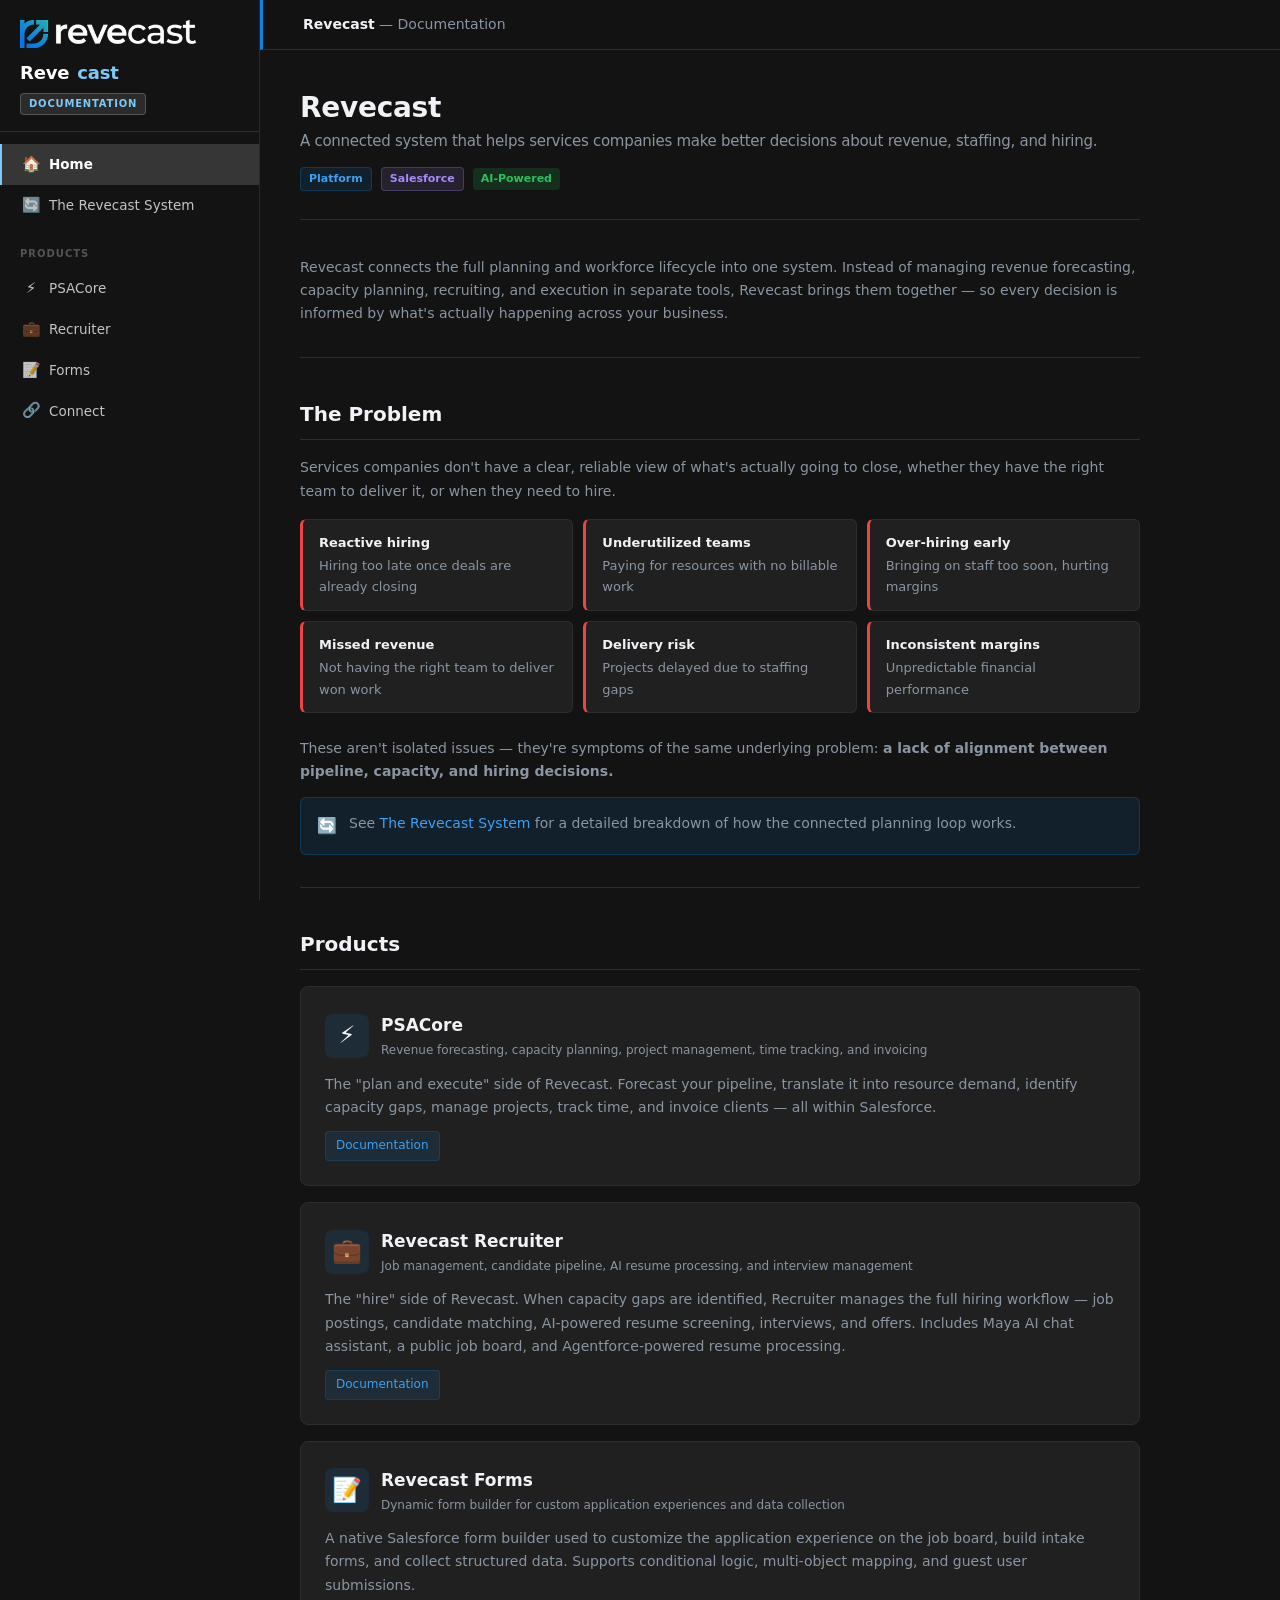
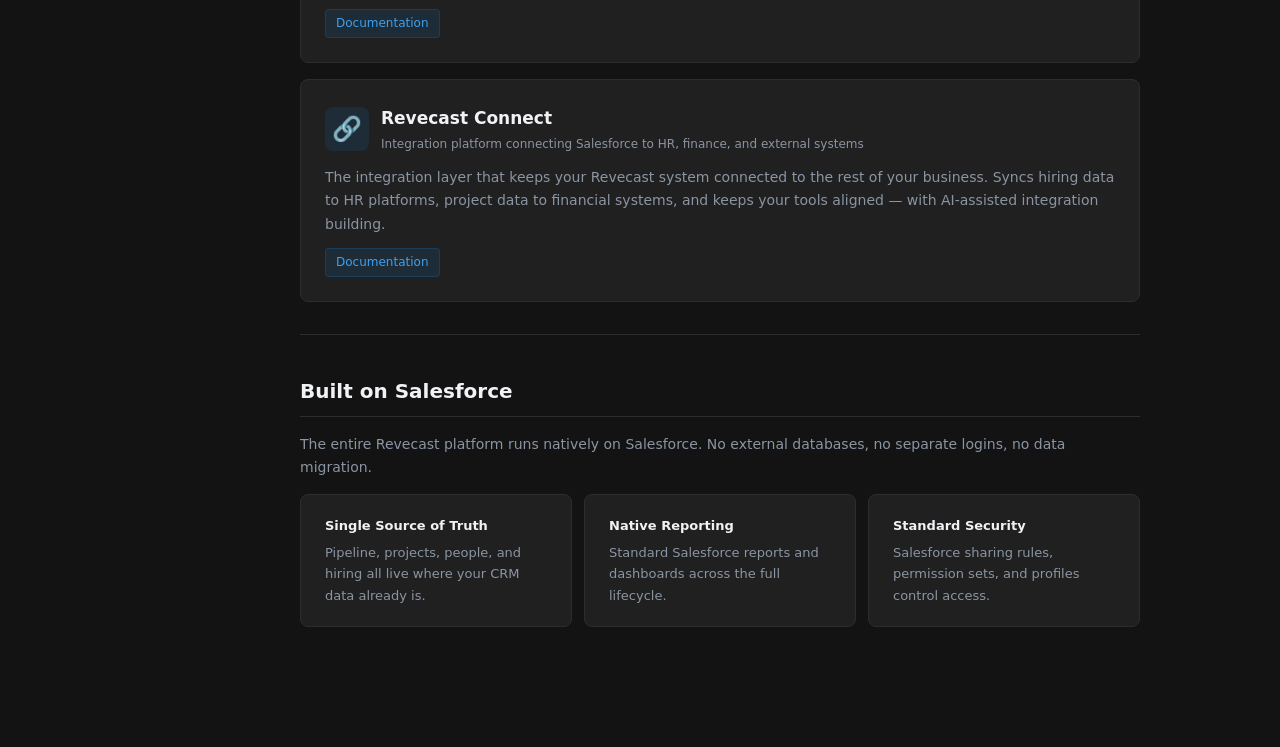
==== index.html @ 3311eedd "Initial Revecast documentation hub site Top-level documentation site at revecast.github.io that link" ====
<!DOCTYPE html>
<html lang="en">
<head>
  <meta charset="UTF-8">
  <meta name="viewport" content="width=device-width, initial-scale=1.0">
  <title>Revecast Documentation</title>
  <link rel="stylesheet" href="shared/style.css">
  <style>
    .system-loop {
      background: var(--bg-card);
      border: 1px solid var(--border);
      border-radius: 12px;
      padding: 32px;
      margin: 24px 0 32px;
    }
    .loop-step {
      display: flex;
      gap: 16px;
      margin-bottom: 20px;
      align-items: flex-start;
    }
    .loop-step:last-child { margin-bottom: 0; }
    .loop-num {
      flex-shrink: 0;
      width: 32px; height: 32px;
      border-radius: 50%;
      background: var(--rc-blue-soft);
      border: 1px solid var(--rc-blue);
      color: var(--rc-blue-hover);
      font-size: 13px;
      font-weight: 700;
      display: flex;
      align-items: center;
      justify-content: center;
    }
    .loop-body { flex: 1; }
    .loop-body strong { font-size: 14px; color: var(--text); display: block; margin-bottom: 4px; }
    .loop-body p { margin: 0; font-size: 13px; }
    .loop-body .loop-product {
      display: inline-block;
      font-size: 11px;
      font-weight: 600;
      padding: 2px 8px;
      border-radius: 4px;
      margin-top: 6px;
    }
    .loop-product-psa { background: rgba(34,197,94,.12); color: var(--green); }
    .loop-product-recruiter { background: var(--rc-blue-soft); color: var(--rc-blue-hover); border: 1px solid var(--rc-blue-border); }
    .loop-product-connect { background: rgba(167,139,250,.12); color: var(--purple); border: 1px solid rgba(167,139,250,.25); }
    .loop-return {
      text-align: center;
      color: var(--text-dim);
      font-size: 12px;
      margin-top: 16px;
      padding-top: 16px;
      border-top: 1px dashed var(--border);
    }
    .product-card {
      background: var(--bg-card);
      border: 1px solid var(--border);
      border-radius: 8px;
      padding: 24px;
      margin-bottom: 16px;
      display: flex;
      flex-direction: column;
      gap: 12px;
    }
    .product-card-header { display: flex; align-items: center; gap: 12px; }
    .product-icon {
      font-size: 24px;
      width: 44px; height: 44px;
      display: flex; align-items: center; justify-content: center;
      background: var(--accent-soft);
      border-radius: 8px;
      flex-shrink: 0;
    }
    .product-title { font-size: 17px; font-weight: 700; color: var(--text); }
    .product-title span { display: block; font-size: 12px; font-weight: 400; color: var(--text-muted); margin-top: 2px; }
    .product-desc { font-size: 14px; color: var(--text-muted); margin: 0; }
    .product-links { display: flex; flex-wrap: wrap; gap: 8px; }
    .product-links a {
      font-size: 12px;
      color: var(--accent-hover);
      background: var(--accent-soft);
      border: 1px solid rgba(12,131,223,0.2);
      padding: 4px 10px;
      border-radius: 4px;
      text-decoration: none;
    }
    .product-links a:hover { background: rgba(12,131,223,0.2); text-decoration: none; }
    .pain-grid {
      display: grid;
      grid-template-columns: repeat(auto-fill, minmax(240px, 1fr));
      gap: 10px;
      margin: 16px 0 24px;
    }
    .pain-card {
      background: var(--bg-card);
      border: 1px solid var(--border);
      border-left: 3px solid var(--red);
      border-radius: 6px;
      padding: 12px 16px;
      font-size: 13px;
      color: var(--text-muted);
    }
    .pain-card strong { color: var(--text); display: block; margin-bottom: 2px; }
  </style>
</head>
<body>

<nav class="sidebar">
  <div class="sidebar-brand">
    <a href="index.html"><img src="shared/logo.svg" alt="Revecast" class="sidebar-logo"></a>
    <a class="logo" href="index.html">Reve<span>cast</span></a>
    <div class="badge">Documentation</div>
  </div>
  <div class="sidebar-nav">
    <a href="index.html" class="active"><span class="icon">&#127968;</span> Home</a>
    <a href="system.html"><span class="icon">&#128260;</span> The Revecast System</a>

    <div class="nav-section">Products</div>
    <a href="https://revecast.github.io/PSACore/"><span class="icon">&#9889;</span> PSACore</a>
    <a href="https://revecast.github.io/revecast-recruiter/"><span class="icon">&#128188;</span> Recruiter</a>
    <a href="https://revecast.github.io/revecast-forms/"><span class="icon">&#128221;</span> Forms</a>
    <a href="connect.html"><span class="icon">&#128279;</span> Connect</a>
  </div>
</nav>

<div class="main">
  <div class="topbar">
    <button type="button" class="hamburger" aria-label="Menu"><span></span><span></span><span></span></button>
    <div class="topbar-title"><strong>Revecast</strong> &mdash; Documentation</div>
    <div class="topbar-meta"></div>
  </div>

  <div class="content">
    <div class="page-hero">
      <h1>Revecast
        <span class="subtitle">A connected system that helps services companies make better decisions about revenue, staffing, and hiring.</span>
      </h1>
      <div class="tags">
        <span class="tag tag-blue">Platform</span>
        <span class="tag tag-purple">Salesforce</span>
        <span class="tag tag-green">AI-Powered</span>
      </div>
    </div>

    <p>
      Revecast connects the full planning and workforce lifecycle into one system. Instead of managing revenue forecasting, capacity planning, recruiting, and execution in separate tools, Revecast brings them together &mdash; so every decision is informed by what's actually happening across your business.
    </p>

    <hr class="divider">

    <h2>The Problem</h2>

    <p>Services companies don't have a clear, reliable view of what's actually going to close, whether they have the right team to deliver it, or when they need to hire.</p>

    <div class="pain-grid">
      <div class="pain-card"><strong>Reactive hiring</strong>Hiring too late once deals are already closing</div>
      <div class="pain-card"><strong>Underutilized teams</strong>Paying for resources with no billable work</div>
      <div class="pain-card"><strong>Over-hiring early</strong>Bringing on staff too soon, hurting margins</div>
      <div class="pain-card"><strong>Missed revenue</strong>Not having the right team to deliver won work</div>
      <div class="pain-card"><strong>Delivery risk</strong>Projects delayed due to staffing gaps</div>
      <div class="pain-card"><strong>Inconsistent margins</strong>Unpredictable financial performance</div>
    </div>

    <p>These aren't isolated issues &mdash; they're symptoms of the same underlying problem: <strong>a lack of alignment between pipeline, capacity, and hiring decisions.</strong></p>

    <div class="alert alert-info">
      <span class="alert-icon">&#128260;</span>
      <p>See <a href="system.html">The Revecast System</a> for a detailed breakdown of how the connected planning loop works.</p>
    </div>

    <hr class="divider">

    <h2>Products</h2>

    <div class="product-card">
      <div class="product-card-header">
        <div class="product-icon">&#9889;</div>
        <div class="product-title">PSACore
          <span>Revenue forecasting, capacity planning, project management, time tracking, and invoicing</span>
        </div>
      </div>
      <p class="product-desc">The "plan and execute" side of Revecast. Forecast your pipeline, translate it into resource demand, identify capacity gaps, manage projects, track time, and invoice clients &mdash; all within Salesforce.</p>
      <div class="product-links">
        <a href="https://revecast.github.io/PSACore/">Documentation</a>
      </div>
    </div>

    <div class="product-card">
      <div class="product-card-header">
        <div class="product-icon">&#128188;</div>
        <div class="product-title">Revecast Recruiter
          <span>Job management, candidate pipeline, AI resume processing, and interview management</span>
        </div>
      </div>
      <p class="product-desc">The "hire" side of Revecast. When capacity gaps are identified, Recruiter manages the full hiring workflow &mdash; job postings, candidate matching, AI-powered resume screening, interviews, and offers. Includes Maya AI chat assistant, a public job board, and Agentforce-powered resume processing.</p>
      <div class="product-links">
        <a href="https://revecast.github.io/revecast-recruiter/">Documentation</a>
      </div>
    </div>

    <div class="product-card">
      <div class="product-card-header">
        <div class="product-icon">&#128221;</div>
        <div class="product-title">Revecast Forms
          <span>Dynamic form builder for custom application experiences and data collection</span>
        </div>
      </div>
      <p class="product-desc">A native Salesforce form builder used to customize the application experience on the job board, build intake forms, and collect structured data. Supports conditional logic, multi-object mapping, and guest user submissions.</p>
      <div class="product-links">
        <a href="https://revecast.github.io/revecast-forms/">Documentation</a>
      </div>
    </div>

    <div class="product-card">
      <div class="product-card-header">
        <div class="product-icon">&#128279;</div>
        <div class="product-title">Revecast Connect
          <span>Integration platform connecting Salesforce to HR, finance, and external systems</span>
        </div>
      </div>
      <p class="product-desc">The integration layer that keeps your Revecast system connected to the rest of your business. Syncs hiring data to HR platforms, project data to financial systems, and keeps your tools aligned &mdash; with AI-assisted integration building.</p>
      <div class="product-links">
        <a href="connect.html">Documentation</a>
      </div>
    </div>

    <hr class="divider">

    <h2>Built on Salesforce</h2>

    <p>The entire Revecast platform runs natively on Salesforce. No external databases, no separate logins, no data migration.</p>

    <div class="card-grid">
      <div class="card">
        <div class="card-title">Single Source of Truth</div>
        <p>Pipeline, projects, people, and hiring all live where your CRM data already is.</p>
      </div>
      <div class="card">
        <div class="card-title">Native Reporting</div>
        <p>Standard Salesforce reports and dashboards across the full lifecycle.</p>
      </div>
      <div class="card">
        <div class="card-title">Standard Security</div>
        <p>Salesforce sharing rules, permission sets, and profiles control access.</p>
      </div>
    </div>

  </div>
</div>

<script src="shared/nav.js"></script>
</body>
</html>
---- shared/style.css ----
/* Revecast Internal Docs — Shared Styles */

*,
*::before,
*::after {
  box-sizing: border-box;
  margin: 0;
  padding: 0;
}

:root {
  /* Revecast brand palette */
  --rc-blue: #0c83df;
  --rc-blue-hover: #3da0f0;
  --rc-navy: #0c419a;
  --rc-blue-soft: rgba(12, 131, 223, 0.12);
  --rc-blue-border: rgba(12, 131, 223, 0.25);

  /* Surfaces */
  --bg: #141313;
  --bg-surface: #1c1b1b;
  --bg-card: #212020;
  --border: #2e2d2d;

  /* Text */
  --text: #f0f2f5;
  --text-muted: #8a95a3;
  --text-dim: #565e6b;

  /* Semantic colours */
  --green: #22c55e;
  --yellow: #f59e0b;
  --red: #ef4444;
  --purple: #a78bfa;

  /* Aliases used throughout */
  --accent: var(--rc-blue);
  --accent-hover: var(--rc-blue-hover);
  --accent-soft: var(--rc-blue-soft);
  --blue: var(--rc-blue-hover);

  --sidebar-w: 260px;
  --font:
    system-ui, -apple-system, "Segoe UI", Roboto, "Helvetica Neue", sans-serif;
  --font-mono: "SF Mono", "Fira Code", "Cascadia Code", monospace;
}

body {
  font-family: var(--font);
  background: var(--bg);
  color: var(--text);
  line-height: 1.65;
  display: flex;
  min-height: 100vh;
}

/* ── Sidebar (light) ── */
.sidebar {
  width: var(--sidebar-w);
  height: 100vh;
  background: #141313;
  border-right: 1px solid #2a2929;
  position: fixed;
  top: 0;
  left: 0;
  display: flex;
  flex-direction: column;
  overflow-y: auto;
  z-index: 100;
}

.sidebar-brand {
  padding: 20px 20px 16px;
  border-bottom: 1px solid rgba(255, 255, 255, 0.12);
}

.sidebar-brand .sidebar-logo {
  height: 28px;
  width: auto;
  display: block;
  margin-bottom: 10px;
}

.text-note {
  margin-top: 32px;
  color: var(--text-muted);
  font-size: 13px;
}

.sidebar-brand .logo {
  font-size: 18px;
  font-weight: 700;
  color: #ffffff;
  text-decoration: none;
  display: flex;
  align-items: center;
  gap: 8px;
  letter-spacing: -0.01em;
}

/* Revecast wordmark accent — colors the <span> inside .logo */
.sidebar-brand .logo span,
.sidebar-brand .logo .logo-accent {
  color: #7ec8f7;
}

.sidebar-brand .badge {
  display: inline-block;
  margin-top: 5px;
  font-size: 10px;
  font-weight: 600;
  letter-spacing: 0.08em;
  text-transform: uppercase;
  color: #7ec8f7;
  background: rgba(255, 255, 255, 0.1);
  border: 1px solid rgba(255, 255, 255, 0.2);
  padding: 2px 8px;
  border-radius: 4px;
}

.sidebar-nav {
  padding: 12px 0;
  flex: 1;
}

.nav-section {
  padding: 16px 20px 4px;
  font-size: 10px;
  font-weight: 700;
  letter-spacing: 0.1em;
  text-transform: uppercase;
  color: rgba(255, 255, 255, 0.4);
}

.sidebar-nav a {
  display: flex;
  align-items: center;
  gap: 9px;
  padding: 8px 20px;
  font-size: 13.5px;
  color: rgba(255, 255, 255, 0.75);
  text-decoration: none;
  border-left: 2px solid transparent;
  transition: all 0.15s;
}

.sidebar-nav a:hover {
  color: #ffffff;
  background: rgba(255, 255, 255, 0.1);
  border-left-color: #7ec8f7;
}

.sidebar-nav a.active {
  color: #ffffff;
  background: rgba(255, 255, 255, 0.15);
  border-left-color: #7ec8f7;
  font-weight: 600;
}

.sidebar-nav a .icon {
  font-size: 15px;
  width: 18px;
  text-align: center;
}

/* ── Sub-nav items (indented sections under a product) ── */
.sidebar-nav a.nav-sub {
  padding-left: 36px;
  font-size: 12.5px;
  color: rgba(255, 255, 255, 0.55);
  border-left: 2px solid transparent;
}
.sidebar-nav a.nav-sub:hover {
  color: #ffffff;
  background: rgba(255, 255, 255, 0.08);
  border-left-color: #7ec8f7;
}
.sidebar-nav a.nav-sub.active {
  color: #ffffff;
  background: rgba(255, 255, 255, 0.12);
  border-left-color: #7ec8f7;
  font-weight: 600;
}
.sidebar-nav a.nav-sub .icon {
  font-size: 13px;
  width: 16px;
}

/* ── nav-sub with open children: slightly highlighted to show it's the active section ── */
.sidebar-nav a.nav-sub.section-open {
  color: rgba(255, 255, 255, 0.85);
}

/* ── Third-level: individual pages under a section ── */
.sidebar-nav a.nav-child {
  padding-left: 52px;
  font-size: 12px;
  color: rgba(255, 255, 255, 0.4);
  border-left: 2px solid transparent;
}
.sidebar-nav a.nav-child:hover {
  color: rgba(255, 255, 255, 0.85);
  background: rgba(255, 255, 255, 0.06);
  border-left-color: #7ec8f7;
}
.sidebar-nav a.nav-child.active {
  color: #ffffff;
  background: rgba(255, 255, 255, 0.1);
  border-left-color: #7ec8f7;
  font-weight: 600;
}
.sidebar-nav a.nav-child .icon {
  font-size: 12px;
  width: 15px;
}

/* ── Section divider labels (non-clickable, if ever needed) ── */
.nav-section {
  padding: 20px 20px 6px;
  font-size: 10px;
  font-weight: 700;
  letter-spacing: 0.1em;
  text-transform: uppercase;
  color: rgba(255, 255, 255, 0.28);
  pointer-events: none;
}

/* ── Main Content ── */
.main {
  margin-left: var(--sidebar-w);
  flex: 1;
  min-height: 100vh;
}

.topbar {
  position: sticky;
  top: 0;
  background: rgba(20, 19, 19, 0.92);
  -webkit-backdrop-filter: blur(12px);
  backdrop-filter: blur(12px);
  border-bottom: 1px solid var(--border);
  border-left: 3px solid var(--rc-blue);
  padding: 13px 40px;
  display: flex;
  align-items: center;
  justify-content: space-between;
  z-index: 50;
}

.topbar-title {
  font-size: 14px;
  color: var(--text-muted);
}
.topbar-title strong {
  color: var(--text);
}
.topbar-meta {
  font-size: 12px;
  color: var(--text-dim);
}

.content {
  padding: 40px 40px 80px;
  max-width: 920px;
}

/* ── Typography ── */
h1 {
  font-size: 28px;
  font-weight: 700;
  color: var(--text);
  margin-bottom: 8px;
  line-height: 1.3;
  letter-spacing: -0.01em;
}

h1 .subtitle {
  display: block;
  font-size: 15px;
  font-weight: 400;
  color: var(--text-muted);
  margin-top: 6px;
}

h2 {
  font-size: 20px;
  font-weight: 600;
  color: var(--text);
  margin: 40px 0 16px;
  padding-bottom: 8px;
  border-bottom: 1px solid var(--border);
}

h3 {
  font-size: 15px;
  font-weight: 600;
  color: var(--text);
  margin: 24px 0 10px;
}

p {
  margin-bottom: 14px;
  color: var(--text-muted);
  font-size: 14px;
}

a {
  color: var(--rc-blue-hover);
  text-decoration: none;
}
a:hover {
  color: var(--rc-blue);
  text-decoration: underline;
}

/* ── Cards ── */
.card {
  background: var(--bg-card);
  border: 1px solid var(--border);
  border-radius: 8px;
  padding: 20px 24px;
  margin-bottom: 16px;
  transition: border-color 0.15s;
}

.card:hover {
  border-color: var(--rc-blue-border);
}

.card-title {
  font-size: 13px;
  font-weight: 600;
  color: var(--text);
  margin-bottom: 6px;
}

.card p {
  margin-bottom: 0;
  font-size: 13px;
}

.card-grid {
  display: grid;
  grid-template-columns: repeat(auto-fill, minmax(260px, 1fr));
  gap: 12px;
  margin-bottom: 24px;
}

/* ── Table ── */
table {
  width: 100%;
  border-collapse: collapse;
  font-size: 13px;
  margin-bottom: 24px;
}

th {
  text-align: left;
  padding: 10px 14px;
  background: var(--bg-card);
  border: 1px solid var(--border);
  color: var(--text-muted);
  font-size: 11px;
  font-weight: 600;
  letter-spacing: 0.06em;
  text-transform: uppercase;
}

td {
  padding: 10px 14px;
  border: 1px solid var(--border);
  color: var(--text-muted);
  vertical-align: top;
}

tr:hover td {
  background: var(--bg-card);
}

td code,
th code {
  font-family: var(--font-mono);
  font-size: 12px;
}

/* ── Code ── */
pre {
  background: var(--bg-card);
  border: 1px solid var(--border);
  border-radius: 6px;
  padding: 16px 18px;
  overflow-x: auto;
  font-family: var(--font-mono);
  font-size: 12.5px;
  line-height: 1.6;
  color: var(--text);
  margin-bottom: 16px;
}

code {
  font-family: var(--font-mono);
  font-size: 12px;
  color: var(--rc-blue-hover);
  background: var(--rc-blue-soft);
  padding: 1px 5px;
  border-radius: 3px;
}

pre code {
  color: inherit;
  background: none;
  padding: 0;
}

/* ── Badges / Tags ── */
.tag {
  display: inline-block;
  font-size: 11px;
  font-weight: 600;
  padding: 2px 8px;
  border-radius: 4px;
  margin-right: 4px;
}

.tag-green {
  background: rgba(34, 197, 94, 0.15);
  color: var(--green);
}
.tag-yellow {
  background: rgba(245, 158, 11, 0.15);
  color: var(--yellow);
}
.tag-red {
  background: rgba(239, 68, 68, 0.15);
  color: var(--red);
}
.tag-blue {
  background: var(--rc-blue-soft);
  color: var(--rc-blue-hover);
  border: 1px solid var(--rc-blue-border);
}
.tag-purple {
  background: rgba(167, 139, 250, 0.12);
  color: var(--purple);
  border: 1px solid rgba(167, 139, 250, 0.25);
}

/* ── Alert boxes ── */
.alert {
  display: flex;
  gap: 12px;
  padding: 14px 16px;
  border-radius: 6px;
  margin-bottom: 16px;
  font-size: 13px;
}

.alert-icon {
  font-size: 16px;
  flex-shrink: 0;
  margin-top: 1px;
}
.alert p {
  margin: 0;
}

.alert-info {
  background: var(--rc-blue-soft);
  border: 1px solid var(--rc-blue-border);
  color: var(--rc-blue-hover);
}
.alert-warning {
  background: rgba(245, 158, 11, 0.08);
  border: 1px solid rgba(245, 158, 11, 0.2);
  color: #fcd34d;
}
.alert-success {
  background: rgba(34, 197, 94, 0.08);
  border: 1px solid rgba(34, 197, 94, 0.2);
  color: #86efac;
}

/* ── File tree ── */
.filetree {
  background: var(--bg-card);
  border: 1px solid var(--border);
  border-radius: 6px;
  padding: 16px 18px;
  font-family: var(--font-mono);
  font-size: 12.5px;
  line-height: 1.8;
  margin-bottom: 16px;
  overflow-x: auto;
}

.filetree .dir {
  color: var(--rc-blue-hover);
}
.filetree .file {
  color: var(--text-muted);
}
.filetree .note {
  color: var(--text-dim);
  font-style: italic;
}

/* ── Steps ── */
.steps {
  list-style: none;
  counter-reset: steps;
  margin-bottom: 24px;
}

.steps li {
  counter-increment: steps;
  display: flex;
  gap: 16px;
  margin-bottom: 16px;
  font-size: 13.5px;
  color: var(--text-muted);
}

.steps li::before {
  content: counter(steps);
  flex-shrink: 0;
  width: 26px;
  height: 26px;
  border-radius: 50%;
  background: var(--rc-blue-soft);
  border: 1px solid var(--rc-blue);
  color: var(--rc-blue-hover);
  font-size: 12px;
  font-weight: 700;
  display: flex;
  align-items: center;
  justify-content: center;
}

/* ── Divider ── */
.divider {
  border: none;
  border-top: 1px solid var(--border);
  margin: 32px 0;
}

/* ── Diagram card ── */
.card-diagram {
  font-family: var(--font-mono);
  font-size: 12.5px;
  line-height: 2;
}
.card-diagram pre {
  background: none;
  border: none;
  padding: 0;
  margin: 0;
  color: var(--text-muted);
}

/* ── Prose list ── */
.prose-list {
  font-size: 13px;
  color: var(--text-muted);
  padding-left: 20px;
  line-height: 2;
  margin-bottom: 16px;
}

/* ── Hero header ── */
.page-hero {
  margin-bottom: 36px;
  padding-bottom: 28px;
  border-bottom: 1px solid var(--border);
}

.page-hero .tags {
  margin-top: 12px;
}

/* ── Topbar sitemap link ── */
.topbar-sitemap {
  color: var(--text-muted);
  text-decoration: none;
  font-size: 12px;
}
.topbar-sitemap:hover {
  color: var(--text);
}

/* ── Screenshots ── */
.screenshot-figure {
  margin: 0 0 28px;
  border: 1px solid var(--border);
  border-radius: 8px;
  overflow: hidden;
}
.screenshot-figure img {
  width: 100%;
  display: block;
}
.screenshot-figure figcaption {
  padding: 8px 14px;
  font-size: 12px;
  color: var(--text-dim);
  background: var(--bg-card);
  border-top: 1px solid var(--border);
}

/* ═══════════════════════════════════════════
   MOBILE / RESPONSIVE
   ═══════════════════════════════════════════ */

/* ── Hamburger button (hidden on desktop) ── */
.hamburger {
  display: none;
  flex-direction: column;
  justify-content: center;
  gap: 5px;
  width: 36px;
  height: 36px;
  padding: 6px;
  border: 1px solid var(--border);
  border-radius: 6px;
  background: transparent;
  cursor: pointer;
  flex-shrink: 0;
  margin-right: 12px;
}
.hamburger span {
  display: block;
  height: 2px;
  width: 100%;
  background: var(--text-muted);
  border-radius: 2px;
  transition: all 0.2s ease;
}
.hamburger.open span:nth-child(1) {
  transform: translateY(7px) rotate(45deg);
}
.hamburger.open span:nth-child(2) {
  opacity: 0;
}
.hamburger.open span:nth-child(3) {
  transform: translateY(-7px) rotate(-45deg);
}

/* ── Sidebar overlay (mobile tap-to-close backdrop) ── */
.sidebar-overlay {
  display: none;
  position: fixed;
  inset: 0;
  background: rgba(0, 0, 0, 0.5);
  z-index: 99;
}
.sidebar-overlay.visible {
  display: block;
}

@media (max-width: 768px) {
  /* Show hamburger */
  .hamburger {
    display: flex;
  }

  /* Sidebar slides off-screen by default */
  .sidebar {
    transform: translateX(-100%);
    transition: transform 0.25s ease;
    z-index: 200;
  }
  .sidebar.open {
    transform: translateX(0);
  }

  /* Main content fills full width */
  .main {
    margin-left: 0;
  }

  /* Topbar adjustments */
  .topbar {
    padding: 12px 16px;
    border-left: none;
    border-bottom: 2px solid var(--rc-blue);
  }
  .topbar-title {
    font-size: 13px;
  }
  .topbar-meta {
    font-size: 11px;
  }

  /* Content padding */
  .content {
    padding: 24px 16px 60px;
  }

  /* Typography scale down slightly */
  h1 {
    font-size: 22px;
  }
  h2 {
    font-size: 17px;
  }

  /* Card grids → single column */
  .card-grid,
  .feature-grid {
    grid-template-columns: 1fr !important;
  }

  /* Tables → horizontal scroll */
  table {
    display: block;
    overflow-x: auto;
    -webkit-overflow-scrolling: touch;
  }

  /* Tags wrap */
  .tags {
    flex-wrap: wrap;
  }

  /* Page hero padding */
  .page-hero {
    margin-bottom: 24px;
    padding-bottom: 20px;
  }

  /* Sitemap tree → single column */
  .tree-root {
    flex-direction: column;
    gap: 16px;
  }
  .tree-section {
    min-width: unset;
    width: 100%;
  }
  .tree-home {
    width: 100%;
  }
}
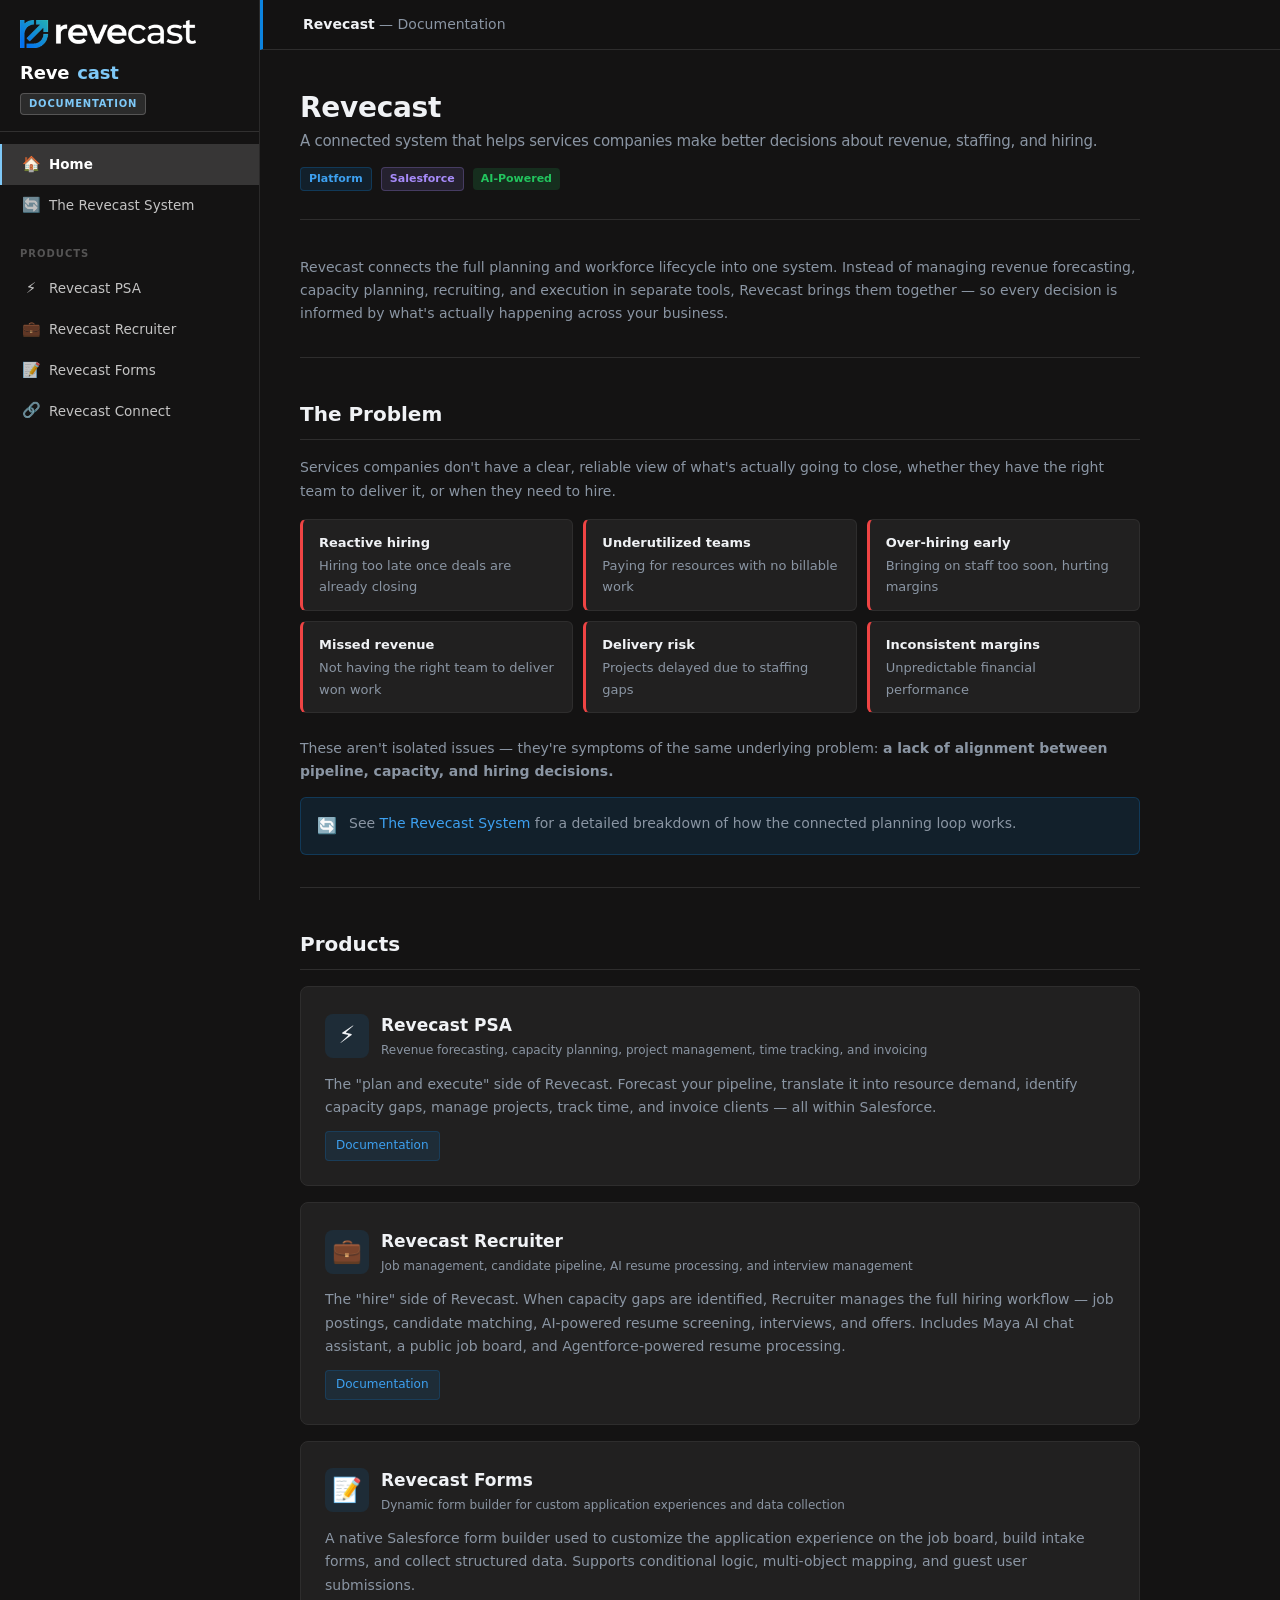
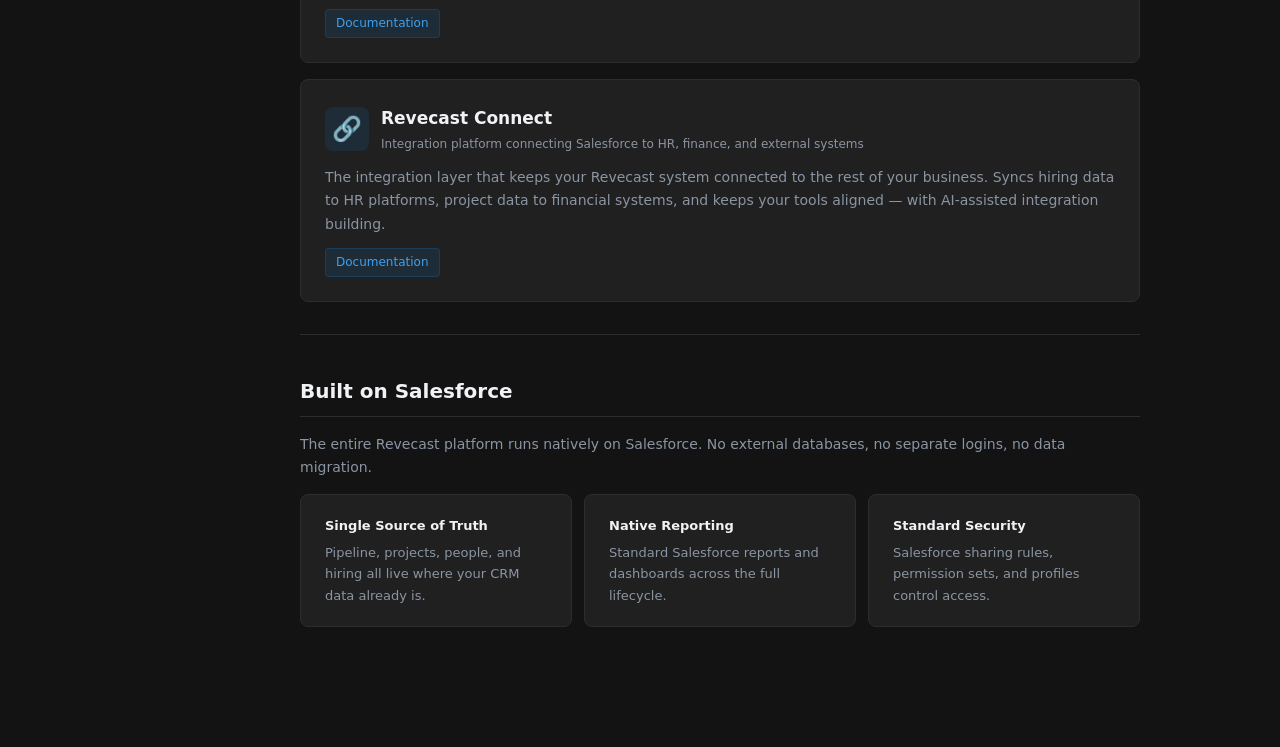
==== commit f3b37ada: "Standardize product names: Revecast PSA, Revecast Recruiter, Revecast Forms, Revecast Connect Co-Aut" ====
--- a/index.html
+++ b/index.html
@@ -119,10 +119,10 @@
     <a href="system.html"><span class="icon">&#128260;</span> The Revecast System</a>
 
     <div class="nav-section">Products</div>
-    <a href="https://revecast.github.io/PSACore/"><span class="icon">&#9889;</span> PSACore</a>
-    <a href="https://revecast.github.io/revecast-recruiter/"><span class="icon">&#128188;</span> Recruiter</a>
-    <a href="https://revecast.github.io/revecast-forms/"><span class="icon">&#128221;</span> Forms</a>
-    <a href="connect.html"><span class="icon">&#128279;</span> Connect</a>
+    <a href="https://revecast.github.io/PSACore/"><span class="icon">&#9889;</span> Revecast PSA</a>
+    <a href="https://revecast.github.io/revecast-recruiter/"><span class="icon">&#128188;</span> Revecast Recruiter</a>
+    <a href="https://revecast.github.io/revecast-forms/"><span class="icon">&#128221;</span> Revecast Forms</a>
+    <a href="connect.html"><span class="icon">&#128279;</span> Revecast Connect</a>
   </div>
 </nav>
 
@@ -178,7 +178,7 @@
     <div class="product-card">
       <div class="product-card-header">
         <div class="product-icon">&#9889;</div>
-        <div class="product-title">PSACore
+        <div class="product-title">Revecast PSA
           <span>Revenue forecasting, capacity planning, project management, time tracking, and invoicing</span>
         </div>
       </div>
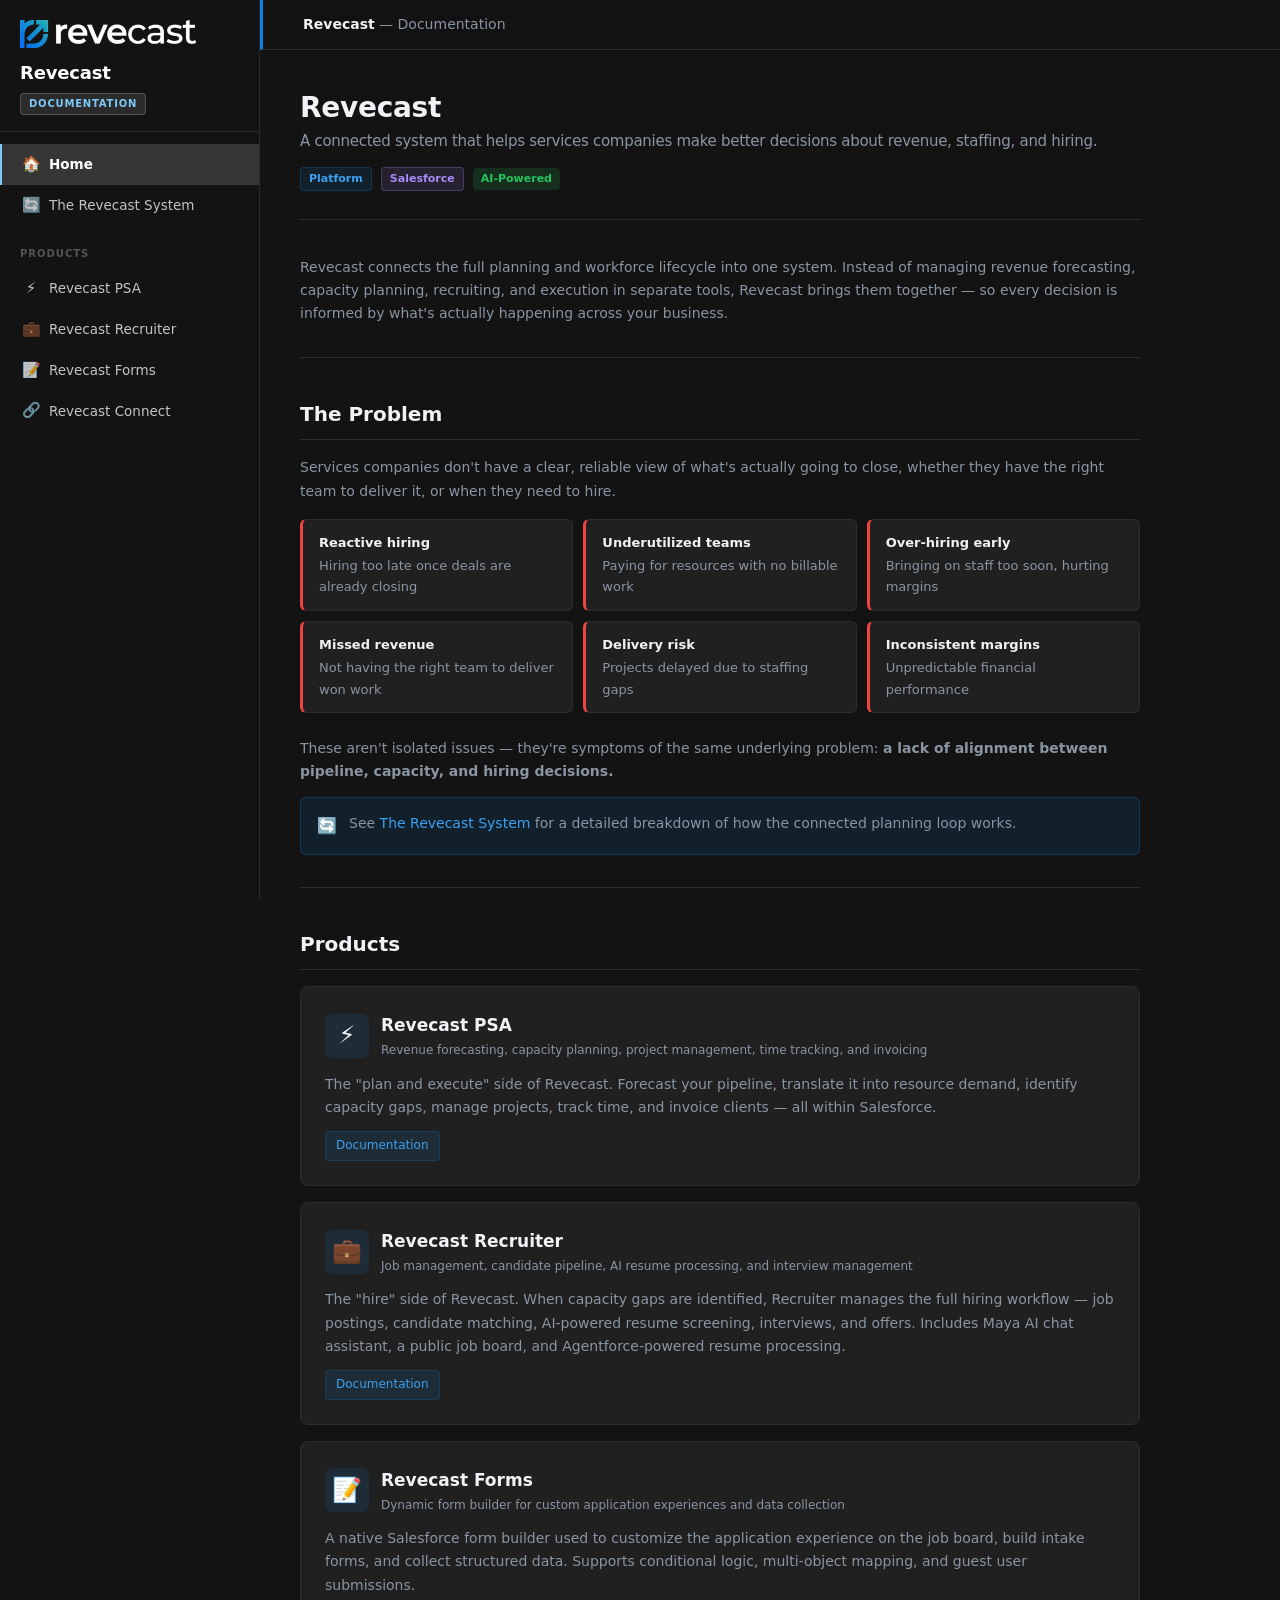
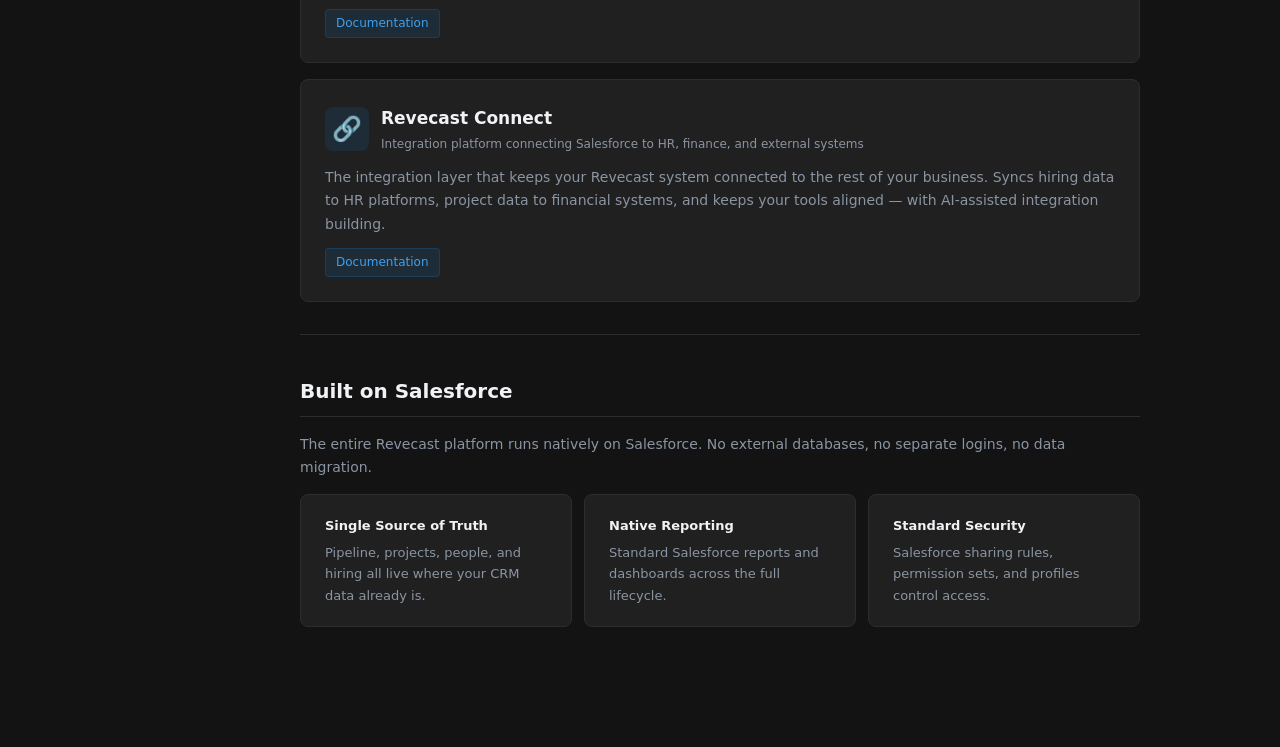
==== commit cfe2b5d3: "Fix logo: Revecast as one word, no color split Co-Authored-By: Claude Opus 4.6 (1M context) <noreply" ====
--- a/index.html
+++ b/index.html
@@ -111,7 +111,7 @@
 <nav class="sidebar">
   <div class="sidebar-brand">
     <a href="index.html"><img src="shared/logo.svg" alt="Revecast" class="sidebar-logo"></a>
-    <a class="logo" href="index.html">Reve<span>cast</span></a>
+    <a class="logo" href="index.html">Revecast</a>
     <div class="badge">Documentation</div>
   </div>
   <div class="sidebar-nav">
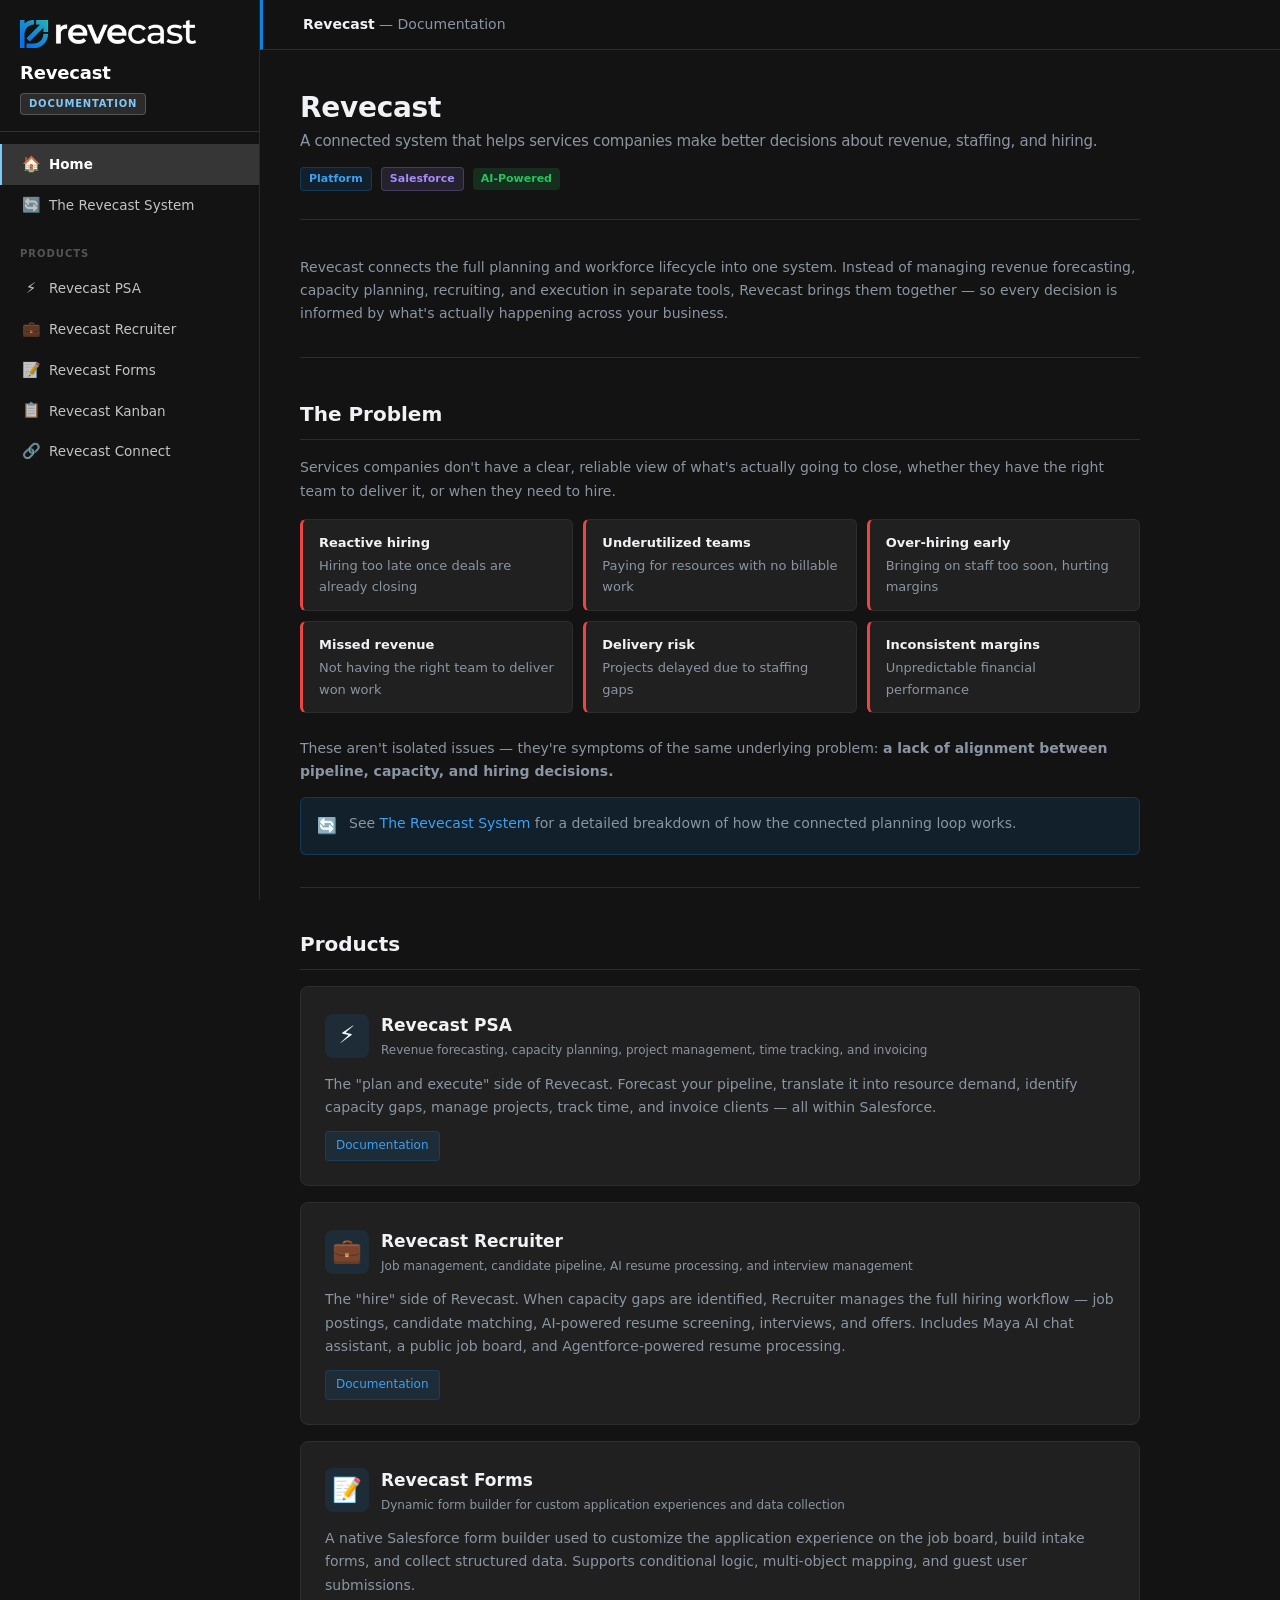
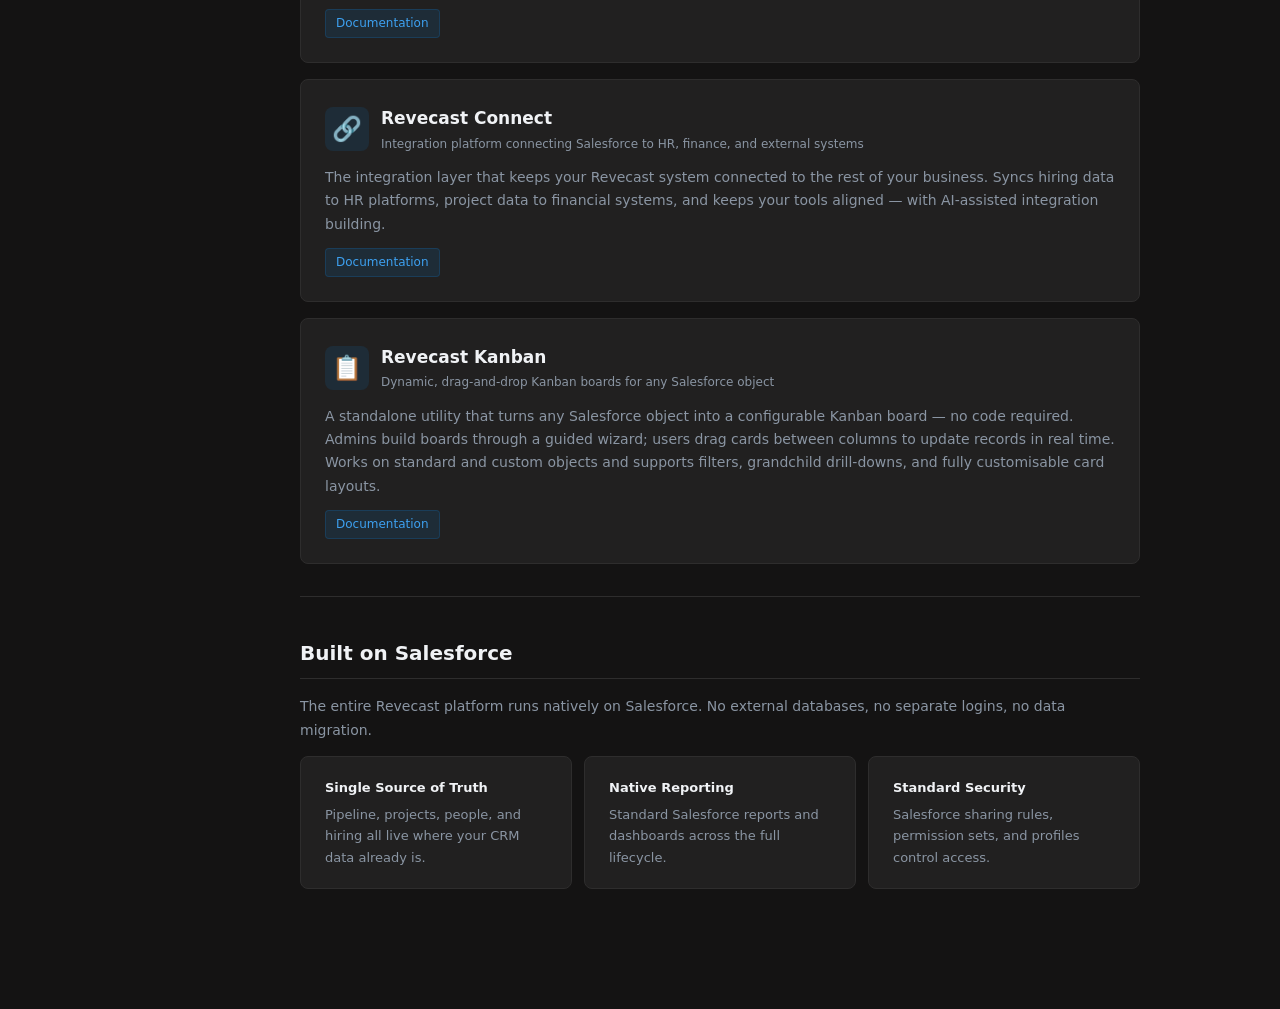
==== commit b3b39476: "docs: add Revecast Kanban to the platform hub Kanban was missing from the Revecast system-level docu" ====
--- a/index.html
+++ b/index.html
@@ -122,6 +122,7 @@
     <a href="https://revecast.github.io/PSACore/"><span class="icon">&#9889;</span> Revecast PSA</a>
     <a href="https://revecast.github.io/revecast-recruiter/"><span class="icon">&#128188;</span> Revecast Recruiter</a>
     <a href="https://revecast.github.io/revecast-forms/"><span class="icon">&#128221;</span> Revecast Forms</a>
+    <a href="https://revecast.github.io/Revecast-Kanban/"><span class="icon">&#128203;</span> Revecast Kanban</a>
     <a href="connect.html"><span class="icon">&#128279;</span> Revecast Connect</a>
   </div>
 </nav>
@@ -227,6 +228,19 @@
       </div>
     </div>
 
+    <div class="product-card">
+      <div class="product-card-header">
+        <div class="product-icon">&#128203;</div>
+        <div class="product-title">Revecast Kanban
+          <span>Dynamic, drag-and-drop Kanban boards for any Salesforce object</span>
+        </div>
+      </div>
+      <p class="product-desc">A standalone utility that turns any Salesforce object into a configurable Kanban board &mdash; no code required. Admins build boards through a guided wizard; users drag cards between columns to update records in real time. Works on standard and custom objects and supports filters, grandchild drill-downs, and fully customisable card layouts.</p>
+      <div class="product-links">
+        <a href="https://revecast.github.io/Revecast-Kanban/">Documentation</a>
+      </div>
+    </div>
+
     <hr class="divider">
 
     <h2>Built on Salesforce</h2>
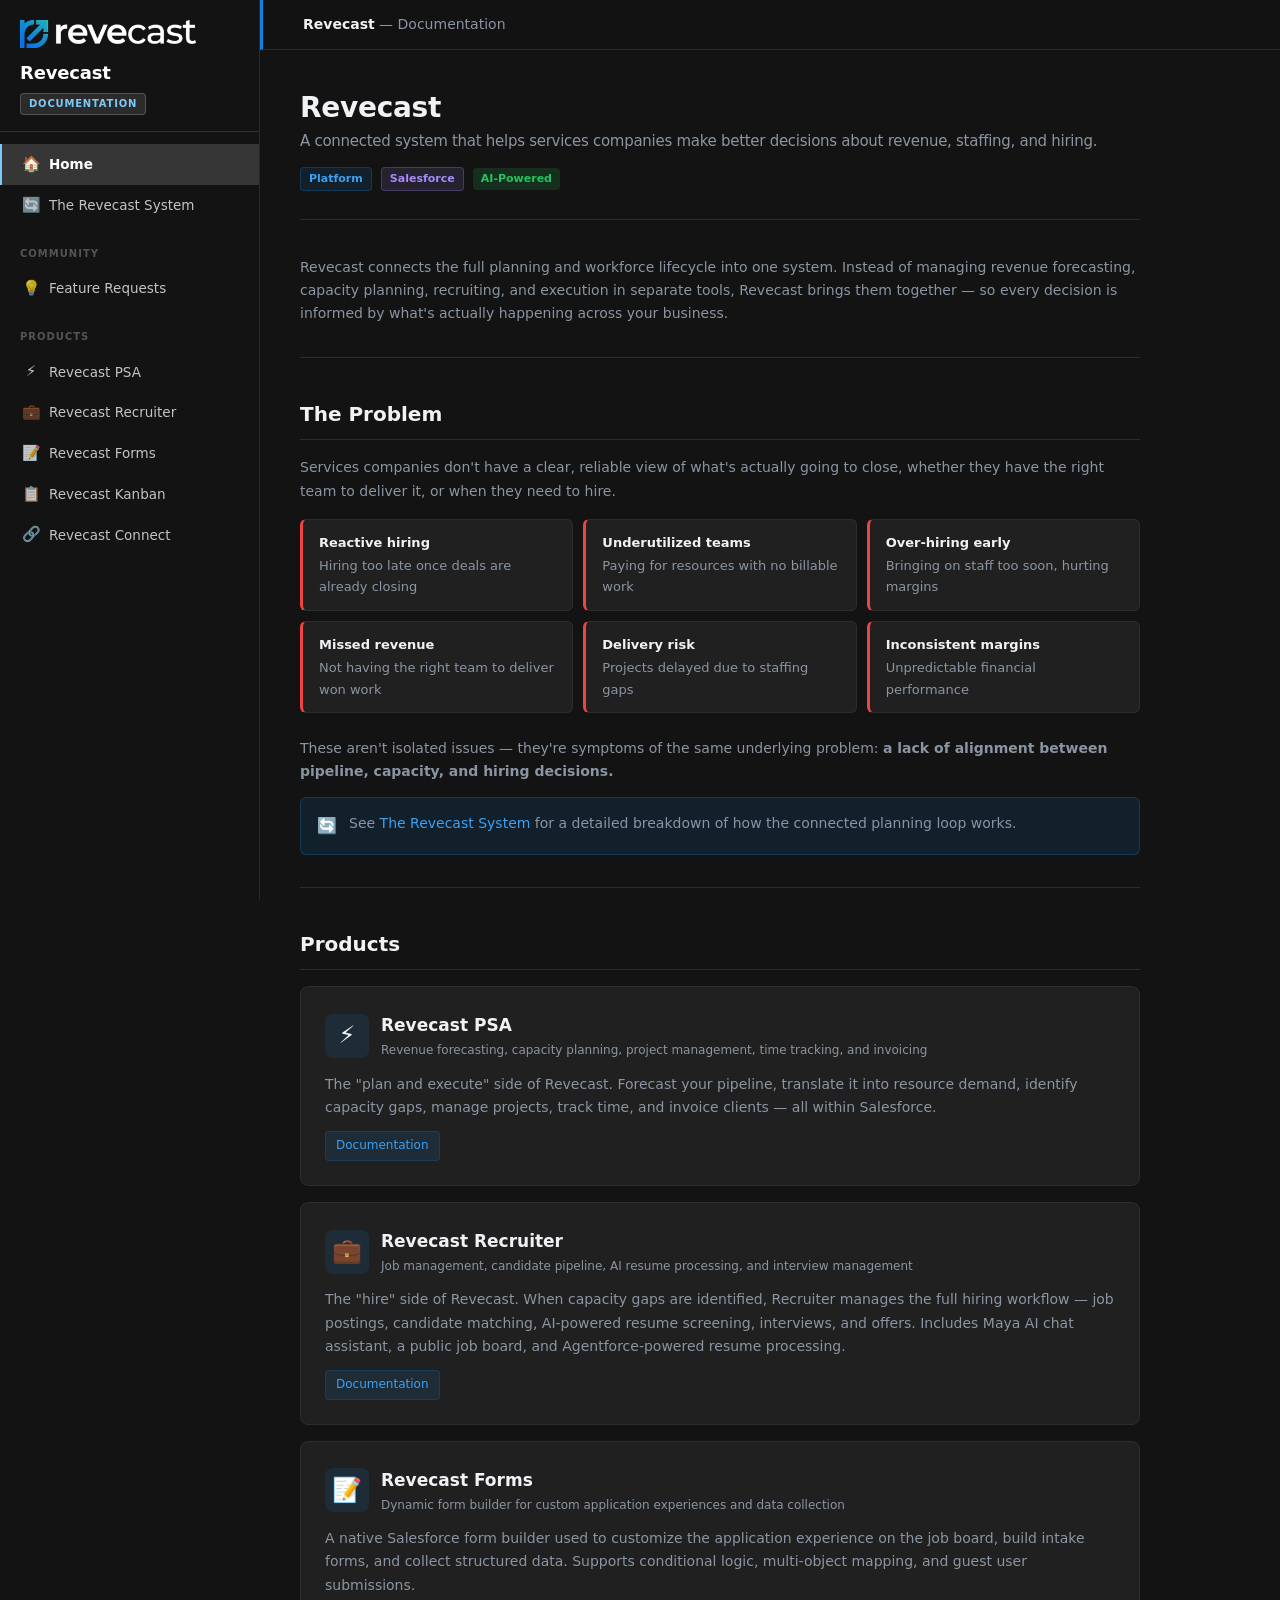
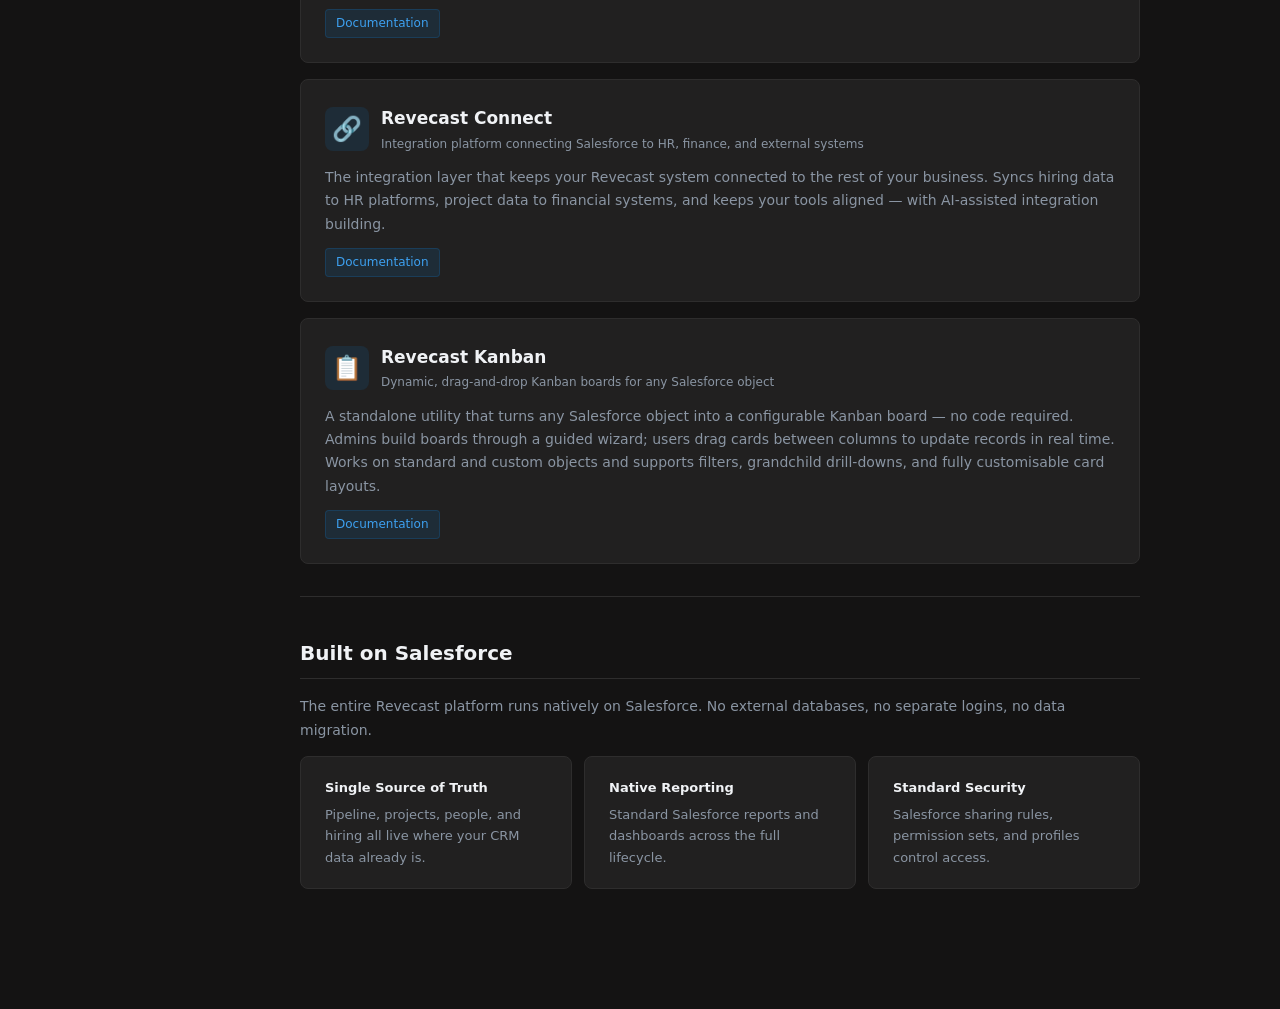
==== commit 0e2d068e: "feat(feedback): link Feature Requests from main docs nav Adds a Community section to the sidebar of " ====
--- a/index.html
+++ b/index.html
@@ -118,6 +118,9 @@
     <a href="index.html" class="active"><span class="icon">&#127968;</span> Home</a>
     <a href="system.html"><span class="icon">&#128260;</span> The Revecast System</a>
 
+    <div class="nav-section">Community</div>
+    <a href="feedback/"><span class="icon">&#128161;</span> Feature Requests</a>
+
     <div class="nav-section">Products</div>
     <a href="https://revecast.github.io/PSACore/"><span class="icon">&#9889;</span> Revecast PSA</a>
     <a href="https://revecast.github.io/revecast-recruiter/"><span class="icon">&#128188;</span> Revecast Recruiter</a>
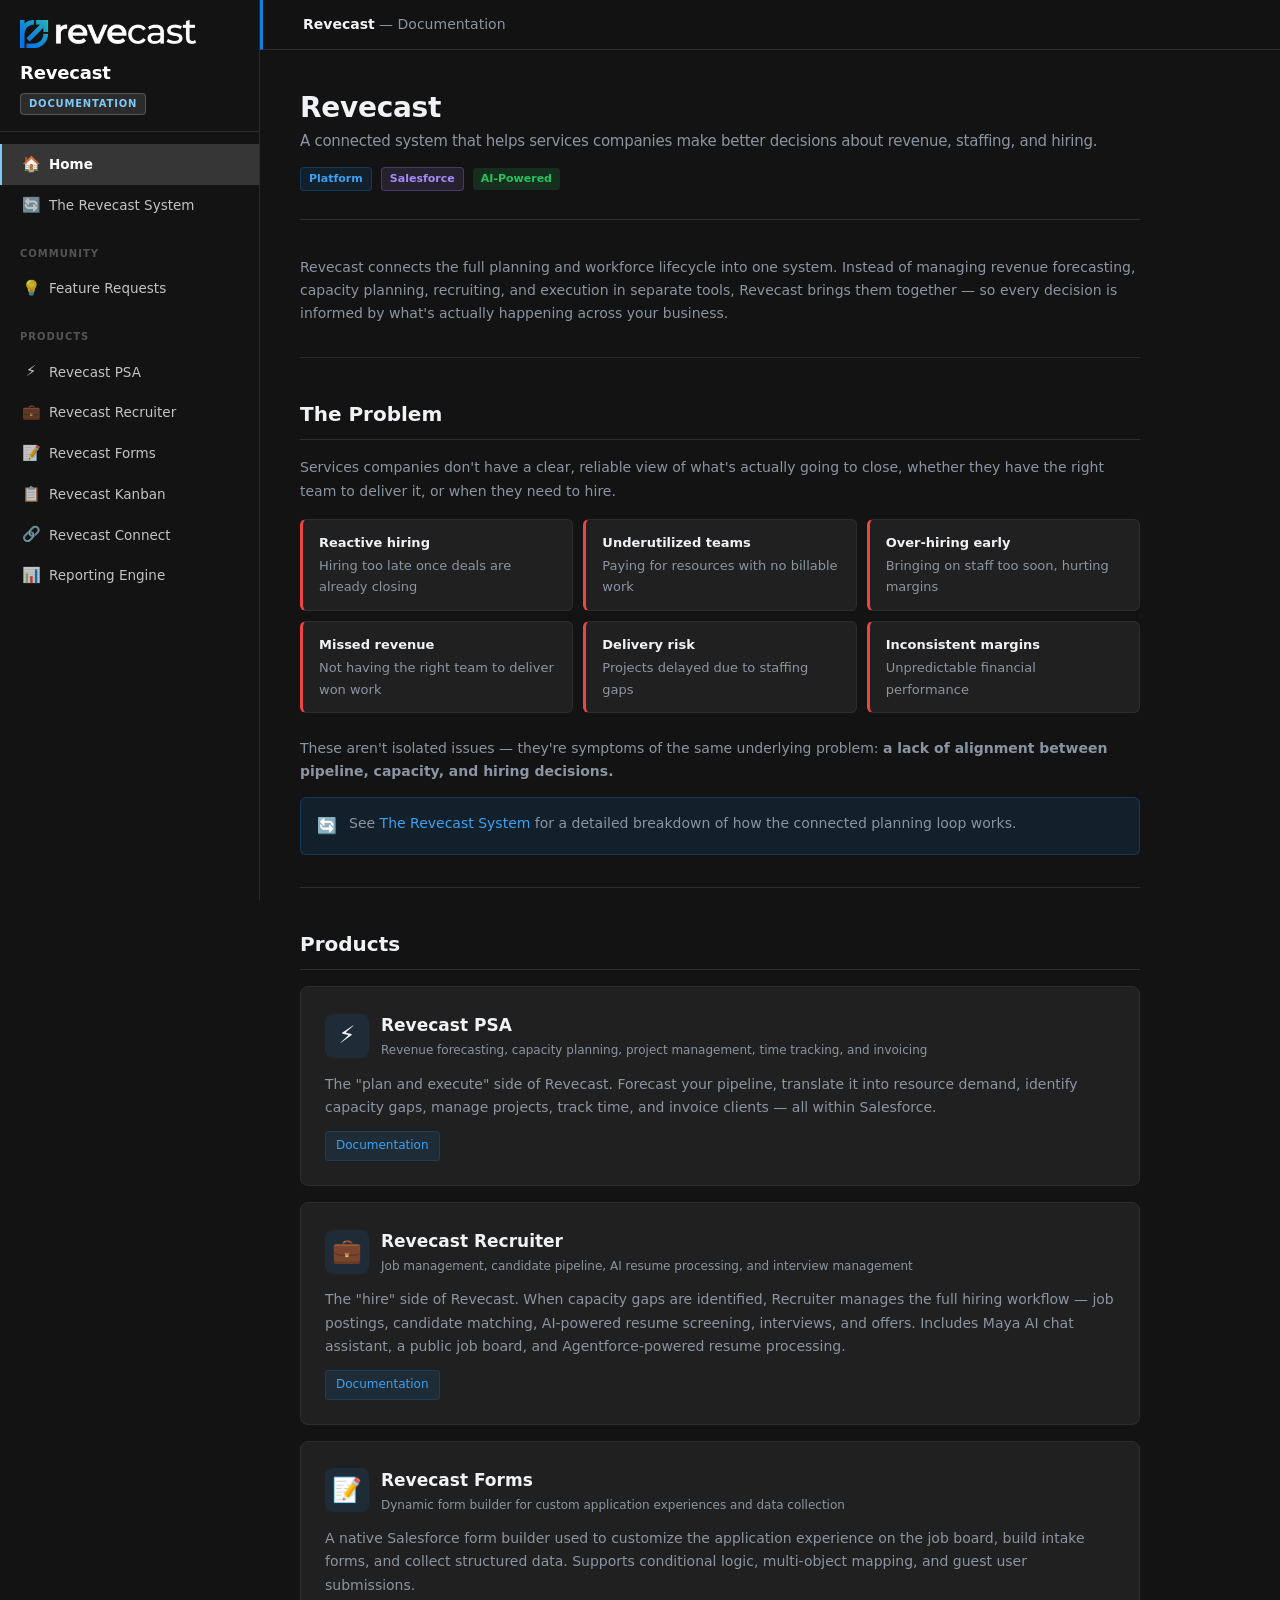
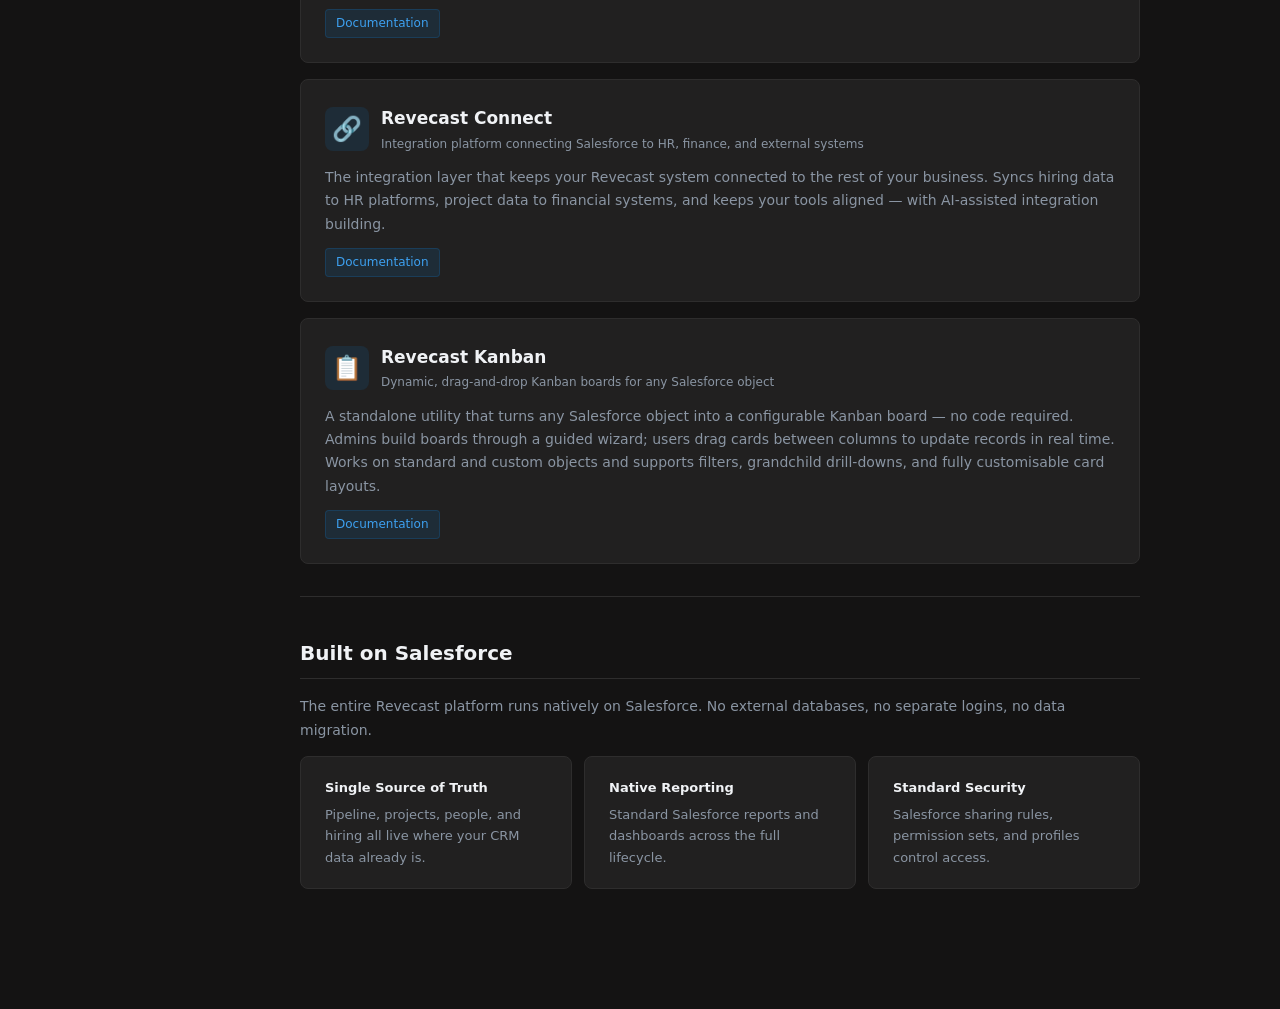
==== commit e74a07a3: "docs: add Revecast Reporting Engine product page + nav links Co-Authored-By: Claude Opus 4.8 <norepl" ====
--- a/index.html
+++ b/index.html
@@ -127,6 +127,7 @@
     <a href="https://revecast.github.io/revecast-forms/"><span class="icon">&#128221;</span> Revecast Forms</a>
     <a href="https://revecast.github.io/Revecast-Kanban/"><span class="icon">&#128203;</span> Revecast Kanban</a>
     <a href="connect.html"><span class="icon">&#128279;</span> Revecast Connect</a>
+    <a href="reporting-engine.html"><span class="icon">&#128202;</span> Reporting Engine</a>
   </div>
 </nav>
 
